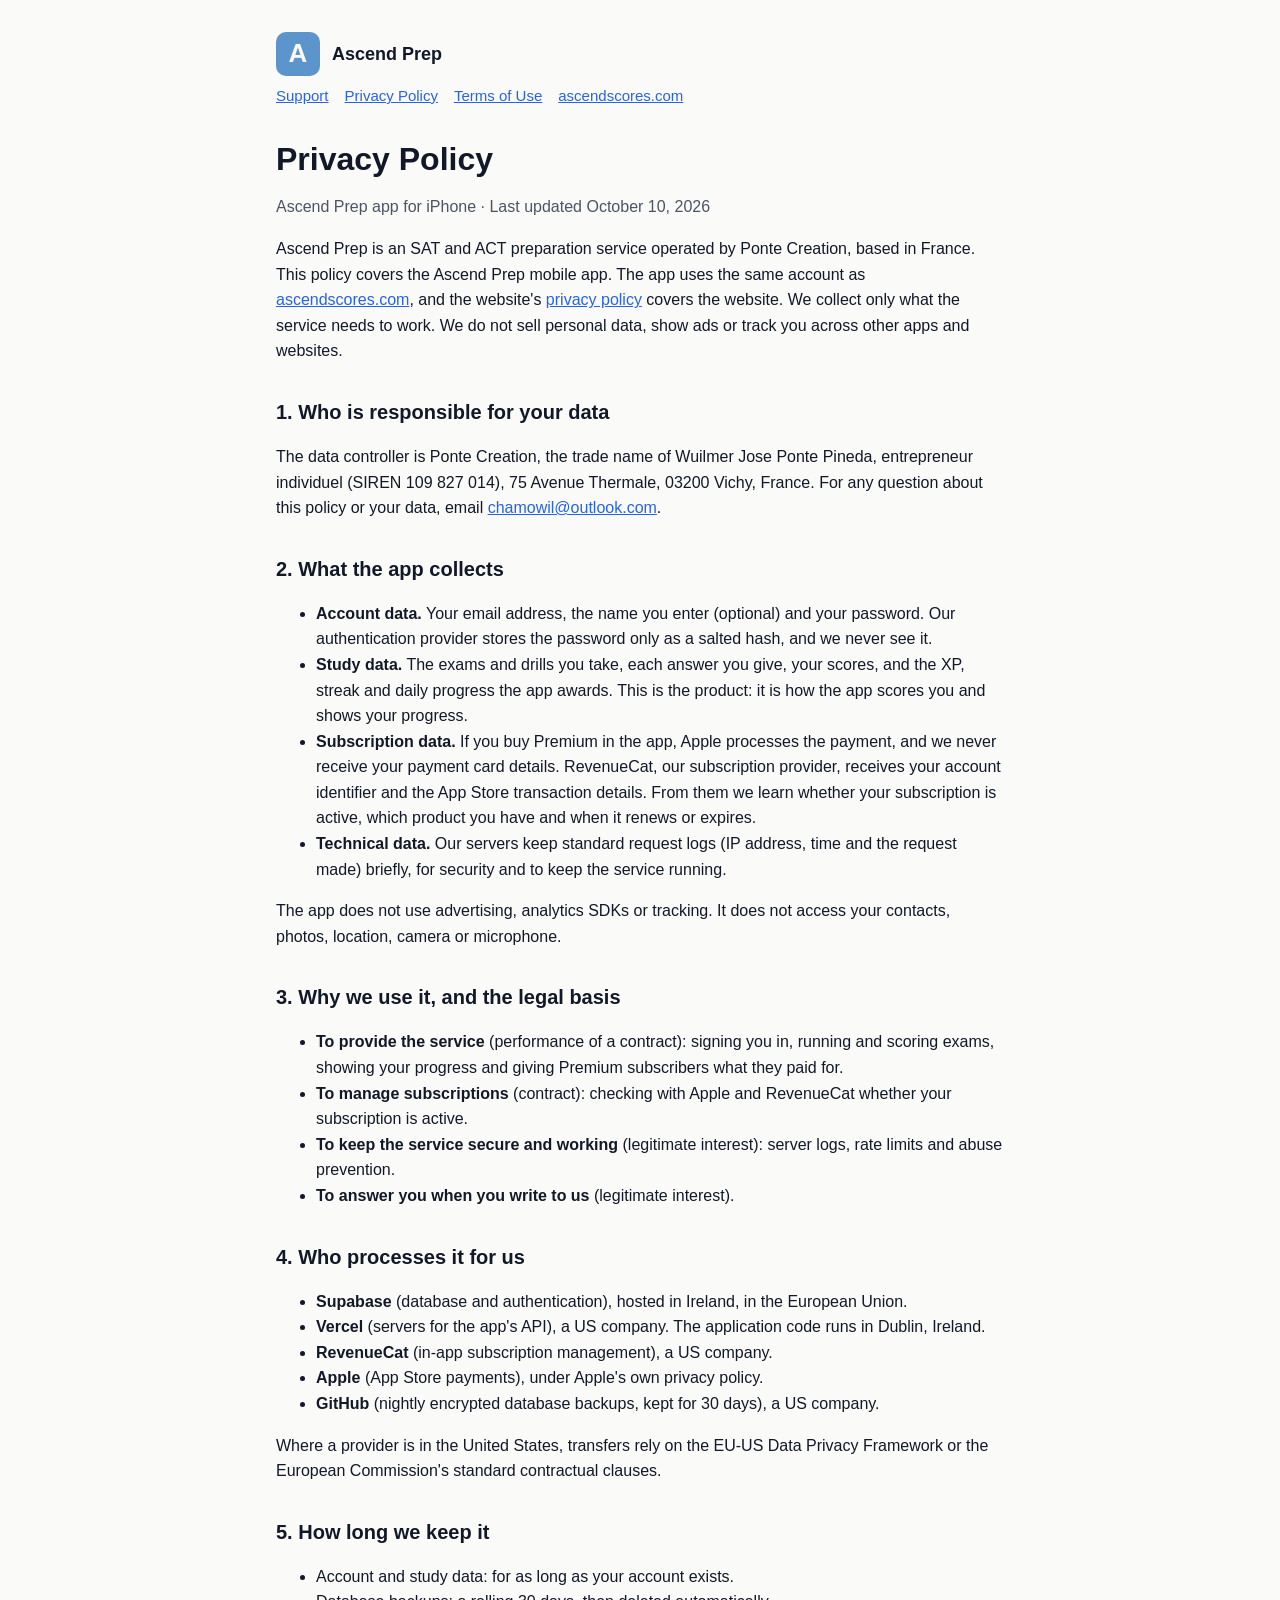
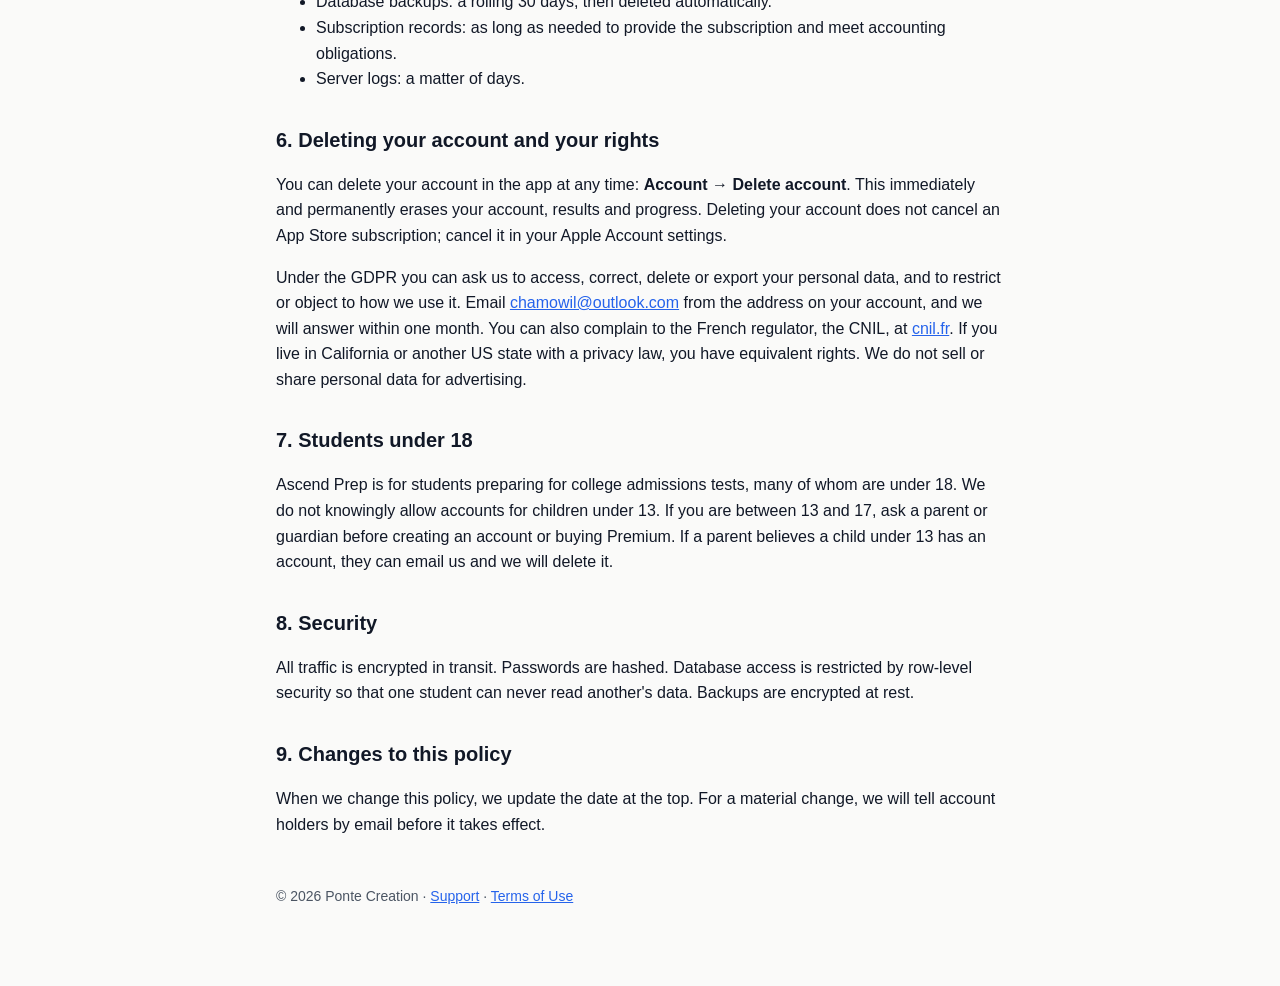
==== privacy.html @ 20db0d64 "Support, privacy policy and terms pages for the Ascend Prep app Co-Authored-By: Claude Opus 5.5 <nor" ====
<!doctype html>
<html lang="en">
<head>
<meta charset="utf-8">
<meta name="viewport" content="width=device-width, initial-scale=1">
<title>Ascend Prep Privacy Policy</title>
<meta name="description" content="How the Ascend Prep app collects, uses and protects your data.">
<link rel="stylesheet" href="style.css">
</head>
<body>
<div class="wrap">
  <header><div class="logo">A</div><a href="./">Ascend Prep</a></header>
  <nav><a href="./">Support</a><a href="privacy.html">Privacy Policy</a><a href="terms.html">Terms of Use</a><a href="https://ascendscores.com">ascendscores.com</a></nav>

  <h1>Privacy Policy</h1>
  <p class="muted">Ascend Prep app for iPhone · Last updated October 10, 2026</p>
  <p>Ascend Prep is an SAT and ACT preparation service operated by Ponte Creation, based in France. This policy covers the Ascend Prep mobile app. The app uses the same account as <a href="https://ascendscores.com">ascendscores.com</a>, and the website's <a href="https://ascendscores.com/legal/privacy">privacy policy</a> covers the website. We collect only what the service needs to work. We do not sell personal data, show ads or track you across other apps and websites.</p>

  <h2>1. Who is responsible for your data</h2>
  <p>The data controller is Ponte Creation, the trade name of Wuilmer Jose Ponte Pineda, entrepreneur individuel (SIREN 109 827 014), 75 Avenue Thermale, 03200 Vichy, France. For any question about this policy or your data, email <a href="mailto:chamowil@outlook.com">chamowil@outlook.com</a>.</p>

  <h2>2. What the app collects</h2>
  <ul>
    <li><strong>Account data.</strong> Your email address, the name you enter (optional) and your password. Our authentication provider stores the password only as a salted hash, and we never see it.</li>
    <li><strong>Study data.</strong> The exams and drills you take, each answer you give, your scores, and the XP, streak and daily progress the app awards. This is the product: it is how the app scores you and shows your progress.</li>
    <li><strong>Subscription data.</strong> If you buy Premium in the app, Apple processes the payment, and we never receive your payment card details. RevenueCat, our subscription provider, receives your account identifier and the App Store transaction details. From them we learn whether your subscription is active, which product you have and when it renews or expires.</li>
    <li><strong>Technical data.</strong> Our servers keep standard request logs (IP address, time and the request made) briefly, for security and to keep the service running.</li>
  </ul>
  <p>The app does not use advertising, analytics SDKs or tracking. It does not access your contacts, photos, location, camera or microphone.</p>

  <h2>3. Why we use it, and the legal basis</h2>
  <ul>
    <li><strong>To provide the service</strong> (performance of a contract): signing you in, running and scoring exams, showing your progress and giving Premium subscribers what they paid for.</li>
    <li><strong>To manage subscriptions</strong> (contract): checking with Apple and RevenueCat whether your subscription is active.</li>
    <li><strong>To keep the service secure and working</strong> (legitimate interest): server logs, rate limits and abuse prevention.</li>
    <li><strong>To answer you when you write to us</strong> (legitimate interest).</li>
  </ul>

  <h2>4. Who processes it for us</h2>
  <ul>
    <li><strong>Supabase</strong> (database and authentication), hosted in Ireland, in the European Union.</li>
    <li><strong>Vercel</strong> (servers for the app's API), a US company. The application code runs in Dublin, Ireland.</li>
    <li><strong>RevenueCat</strong> (in-app subscription management), a US company.</li>
    <li><strong>Apple</strong> (App Store payments), under Apple's own privacy policy.</li>
    <li><strong>GitHub</strong> (nightly encrypted database backups, kept for 30 days), a US company.</li>
  </ul>
  <p>Where a provider is in the United States, transfers rely on the EU-US Data Privacy Framework or the European Commission's standard contractual clauses.</p>

  <h2>5. How long we keep it</h2>
  <ul>
    <li>Account and study data: for as long as your account exists.</li>
    <li>Database backups: a rolling 30 days, then deleted automatically.</li>
    <li>Subscription records: as long as needed to provide the subscription and meet accounting obligations.</li>
    <li>Server logs: a matter of days.</li>
  </ul>

  <h2>6. Deleting your account and your rights</h2>
  <p>You can delete your account in the app at any time: <strong>Account → Delete account</strong>. This immediately and permanently erases your account, results and progress. Deleting your account does not cancel an App Store subscription; cancel it in your Apple Account settings.</p>
  <p>Under the GDPR you can ask us to access, correct, delete or export your personal data, and to restrict or object to how we use it. Email <a href="mailto:chamowil@outlook.com">chamowil@outlook.com</a> from the address on your account, and we will answer within one month. You can also complain to the French regulator, the CNIL, at <a href="https://www.cnil.fr">cnil.fr</a>. If you live in California or another US state with a privacy law, you have equivalent rights. We do not sell or share personal data for advertising.</p>

  <h2>7. Students under 18</h2>
  <p>Ascend Prep is for students preparing for college admissions tests, many of whom are under 18. We do not knowingly allow accounts for children under 13. If you are between 13 and 17, ask a parent or guardian before creating an account or buying Premium. If a parent believes a child under 13 has an account, they can email us and we will delete it.</p>

  <h2>8. Security</h2>
  <p>All traffic is encrypted in transit. Passwords are hashed. Database access is restricted by row-level security so that one student can never read another's data. Backups are encrypted at rest.</p>

  <h2>9. Changes to this policy</h2>
  <p>When we change this policy, we update the date at the top. For a material change, we will tell account holders by email before it takes effect.</p>

  <footer><p>© 2026 Ponte Creation · <a href="./">Support</a> · <a href="terms.html">Terms of Use</a></p></footer>
</div>
</body>
</html>
---- style.css ----
:root {
  --bg: #fafaf9; --surface: #ffffff; --text: #111827; --text2: #4b5563; --line: #e5e7eb;
  --brand: #2563eb; --mark: #5c94cc;
}
@media (prefers-color-scheme: dark) {
  :root { --bg: #0b0f17; --surface: #121826; --text: #f3f4f6; --text2: #9ca3af; --line: #1f2937; --brand: #60a5fa; }
}
* { box-sizing: border-box; }
body {
  margin: 0; background: var(--bg); color: var(--text);
  font: 16px/1.6 -apple-system, BlinkMacSystemFont, "Segoe UI", Roboto, Helvetica, Arial, sans-serif;
}
.wrap { max-width: 760px; margin: 0 auto; padding: 32px 16px 64px; }
header { display: flex; align-items: center; gap: 12px; margin-bottom: 8px; }
.logo {
  width: 44px; height: 44px; border-radius: 10px; background: var(--mark); color: #faf9f5;
  display: grid; place-items: center; font-weight: 700; font-size: 26px;
}
header a { color: var(--text); text-decoration: none; font-weight: 600; font-size: 18px; }
nav { display: flex; gap: 16px; flex-wrap: wrap; margin: 8px 0 32px; font-size: 15px; }
a { color: var(--brand); }
h1 { font-size: 32px; line-height: 1.2; margin: 0 0 8px; }
h2 { font-size: 20px; margin: 32px 0 8px; }
.muted { color: var(--text2); }
.card { background: var(--surface); border: 1px solid var(--line); border-radius: 14px; padding: 20px; margin: 16px 0; }
details { border-top: 1px solid var(--line); padding: 12px 0; }
details:first-of-type { border-top: 0; }
summary { cursor: pointer; font-weight: 600; }
footer { margin-top: 48px; font-size: 14px; color: var(--text2); }
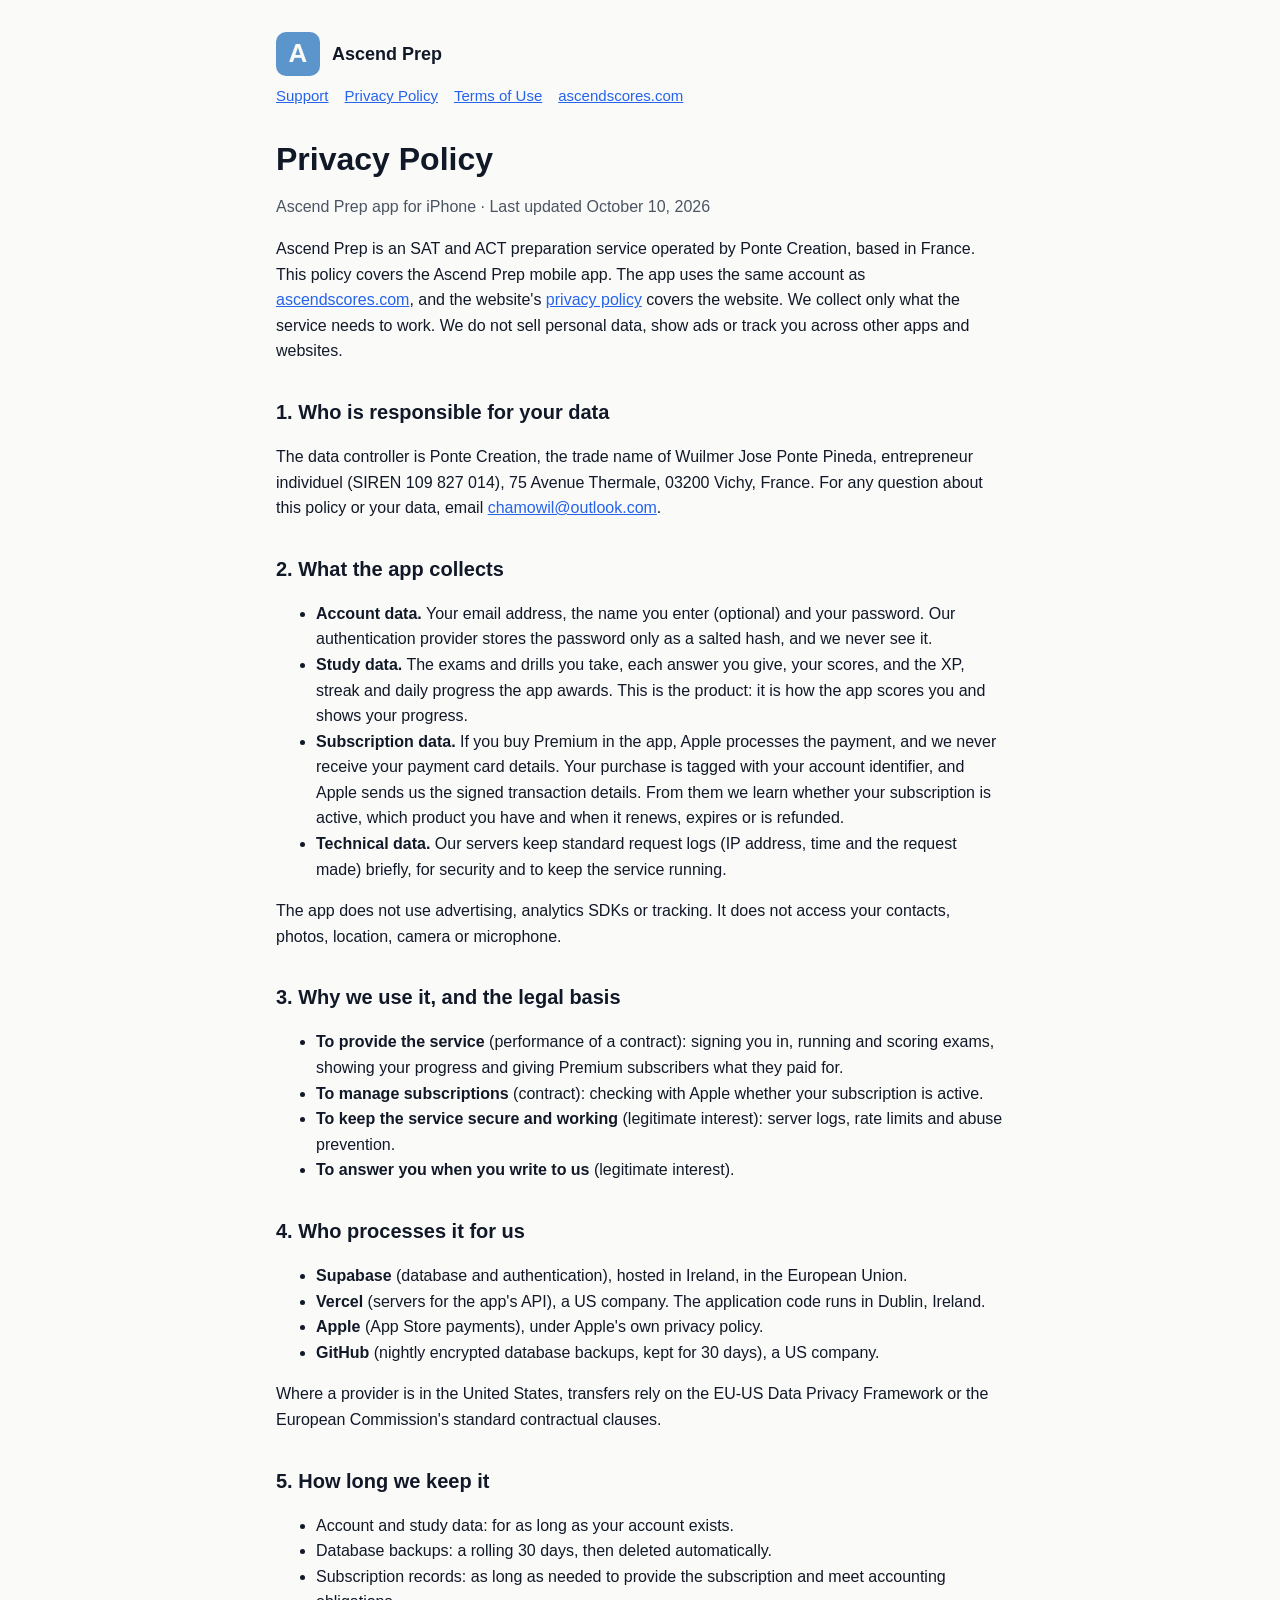
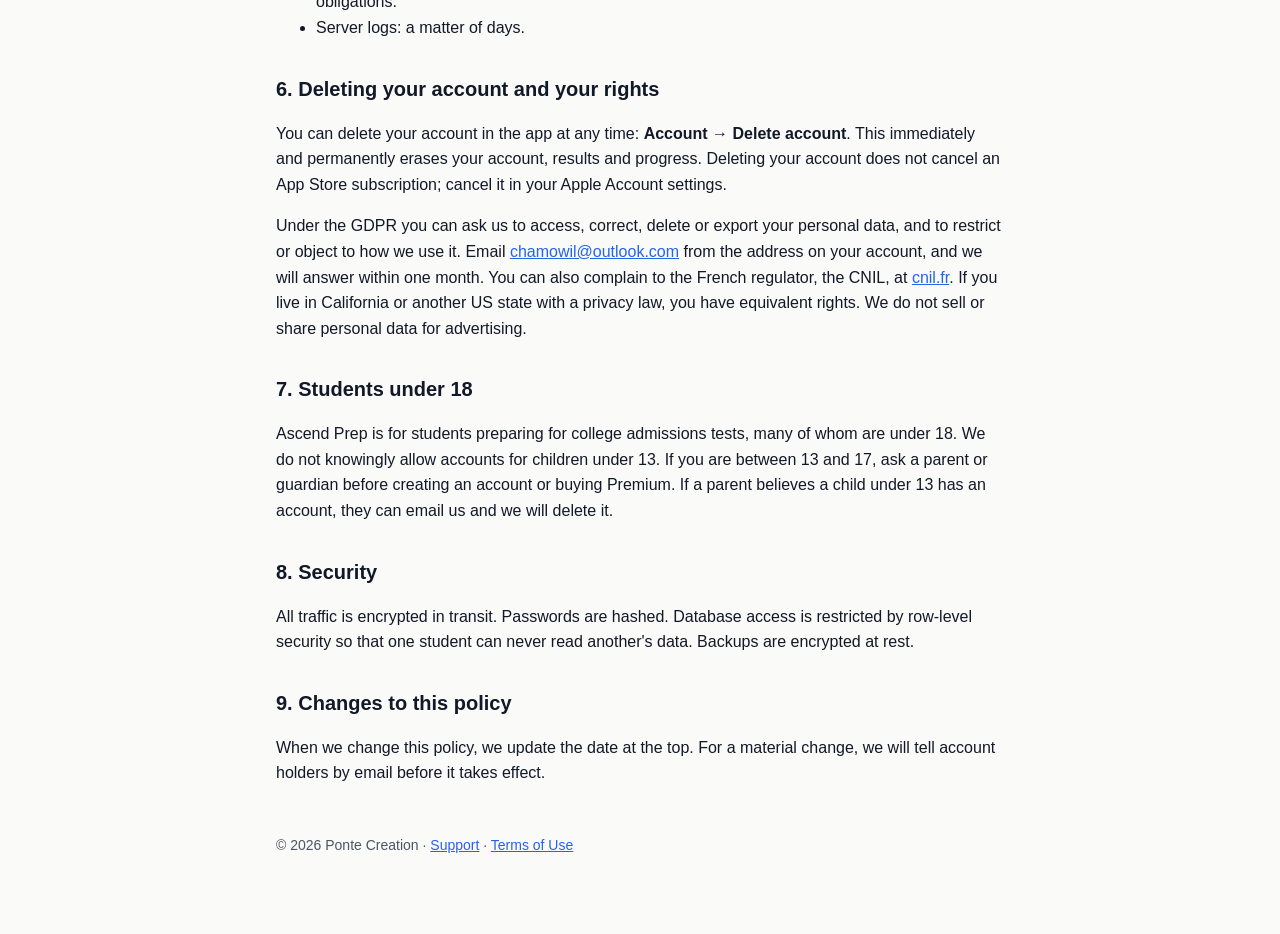
==== commit 47704476: "Privacy policy: App Store purchases are verified directly with Apple (no RevenueCat) Co-Authored-By:" ====
--- a/privacy.html
+++ b/privacy.html
@@ -23,7 +23,7 @@
   <ul>
     <li><strong>Account data.</strong> Your email address, the name you enter (optional) and your password. Our authentication provider stores the password only as a salted hash, and we never see it.</li>
     <li><strong>Study data.</strong> The exams and drills you take, each answer you give, your scores, and the XP, streak and daily progress the app awards. This is the product: it is how the app scores you and shows your progress.</li>
-    <li><strong>Subscription data.</strong> If you buy Premium in the app, Apple processes the payment, and we never receive your payment card details. RevenueCat, our subscription provider, receives your account identifier and the App Store transaction details. From them we learn whether your subscription is active, which product you have and when it renews or expires.</li>
+    <li><strong>Subscription data.</strong> If you buy Premium in the app, Apple processes the payment, and we never receive your payment card details. Your purchase is tagged with your account identifier, and Apple sends us the signed transaction details. From them we learn whether your subscription is active, which product you have and when it renews, expires or is refunded.</li>
     <li><strong>Technical data.</strong> Our servers keep standard request logs (IP address, time and the request made) briefly, for security and to keep the service running.</li>
   </ul>
   <p>The app does not use advertising, analytics SDKs or tracking. It does not access your contacts, photos, location, camera or microphone.</p>
@@ -31,7 +31,7 @@
   <h2>3. Why we use it, and the legal basis</h2>
   <ul>
     <li><strong>To provide the service</strong> (performance of a contract): signing you in, running and scoring exams, showing your progress and giving Premium subscribers what they paid for.</li>
-    <li><strong>To manage subscriptions</strong> (contract): checking with Apple and RevenueCat whether your subscription is active.</li>
+    <li><strong>To manage subscriptions</strong> (contract): checking with Apple whether your subscription is active.</li>
     <li><strong>To keep the service secure and working</strong> (legitimate interest): server logs, rate limits and abuse prevention.</li>
     <li><strong>To answer you when you write to us</strong> (legitimate interest).</li>
   </ul>
@@ -40,7 +40,6 @@
   <ul>
     <li><strong>Supabase</strong> (database and authentication), hosted in Ireland, in the European Union.</li>
     <li><strong>Vercel</strong> (servers for the app's API), a US company. The application code runs in Dublin, Ireland.</li>
-    <li><strong>RevenueCat</strong> (in-app subscription management), a US company.</li>
     <li><strong>Apple</strong> (App Store payments), under Apple's own privacy policy.</li>
     <li><strong>GitHub</strong> (nightly encrypted database backups, kept for 30 days), a US company.</li>
   </ul>
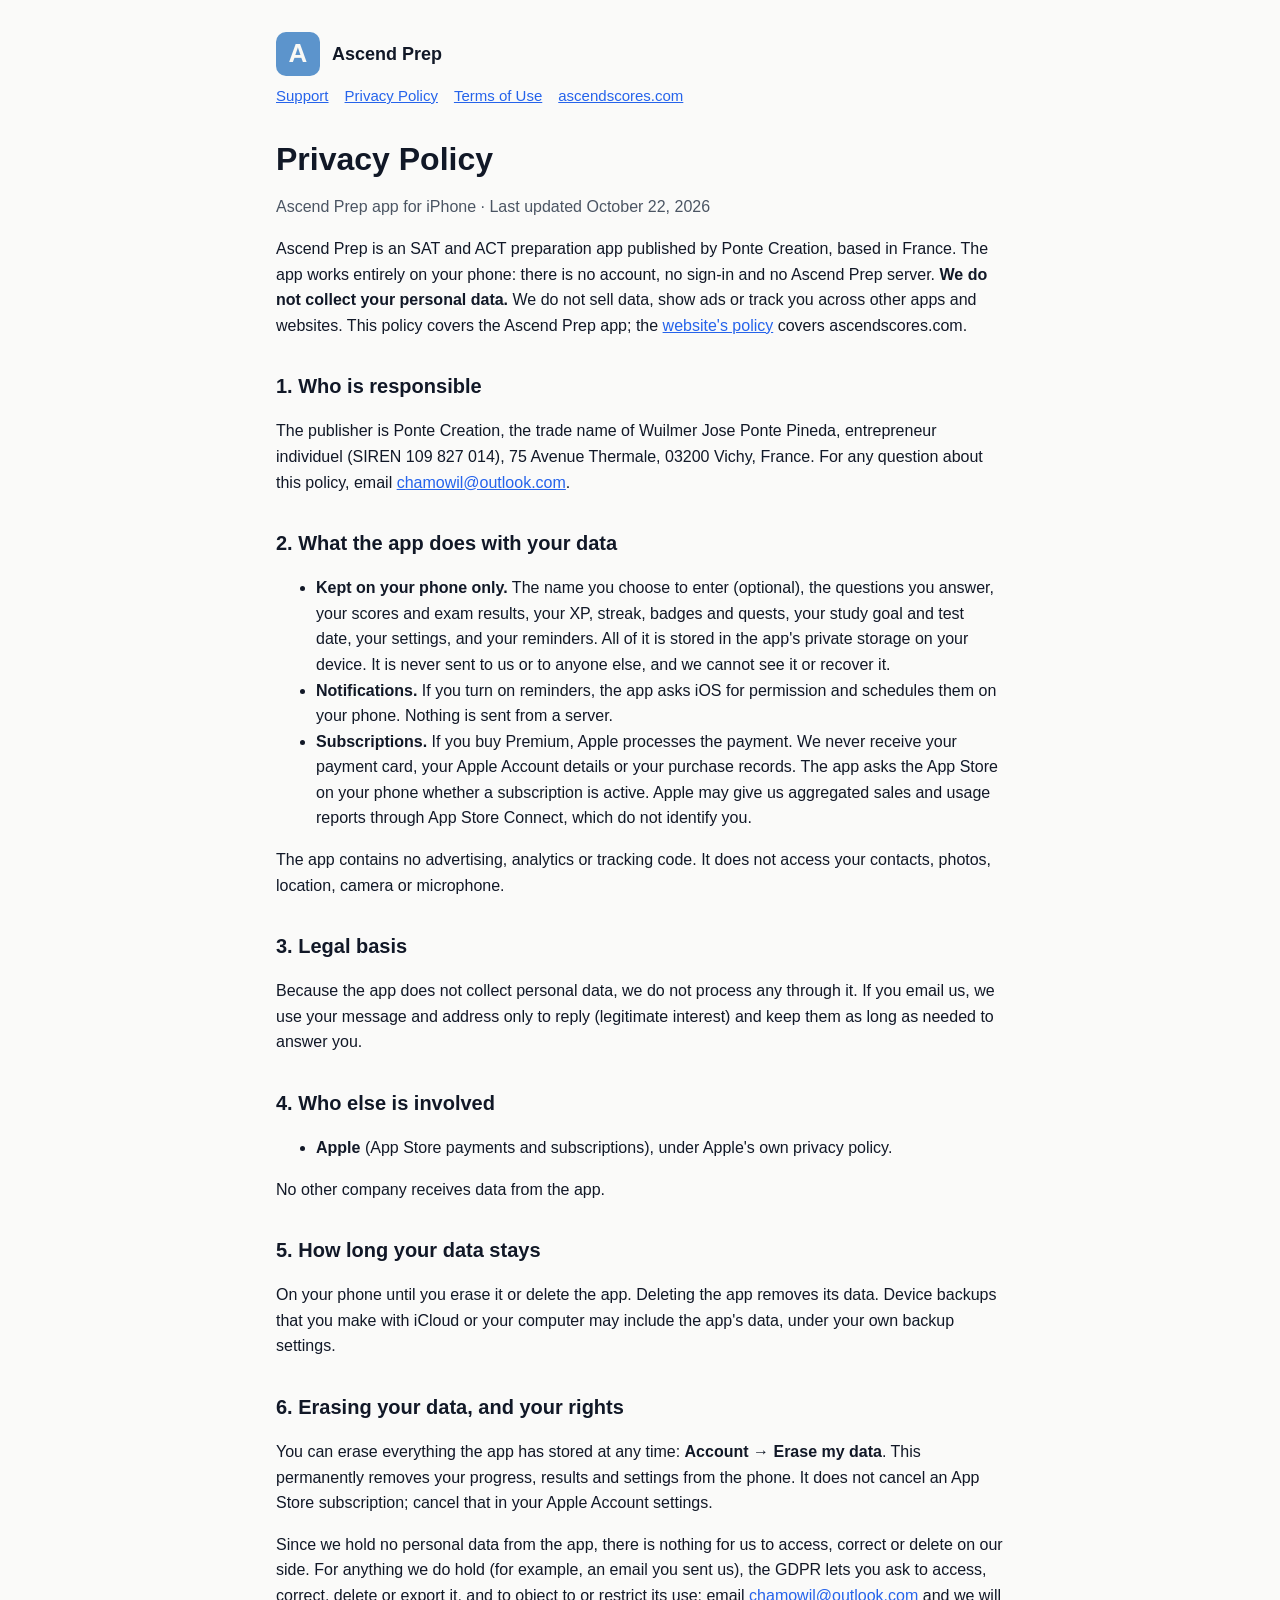
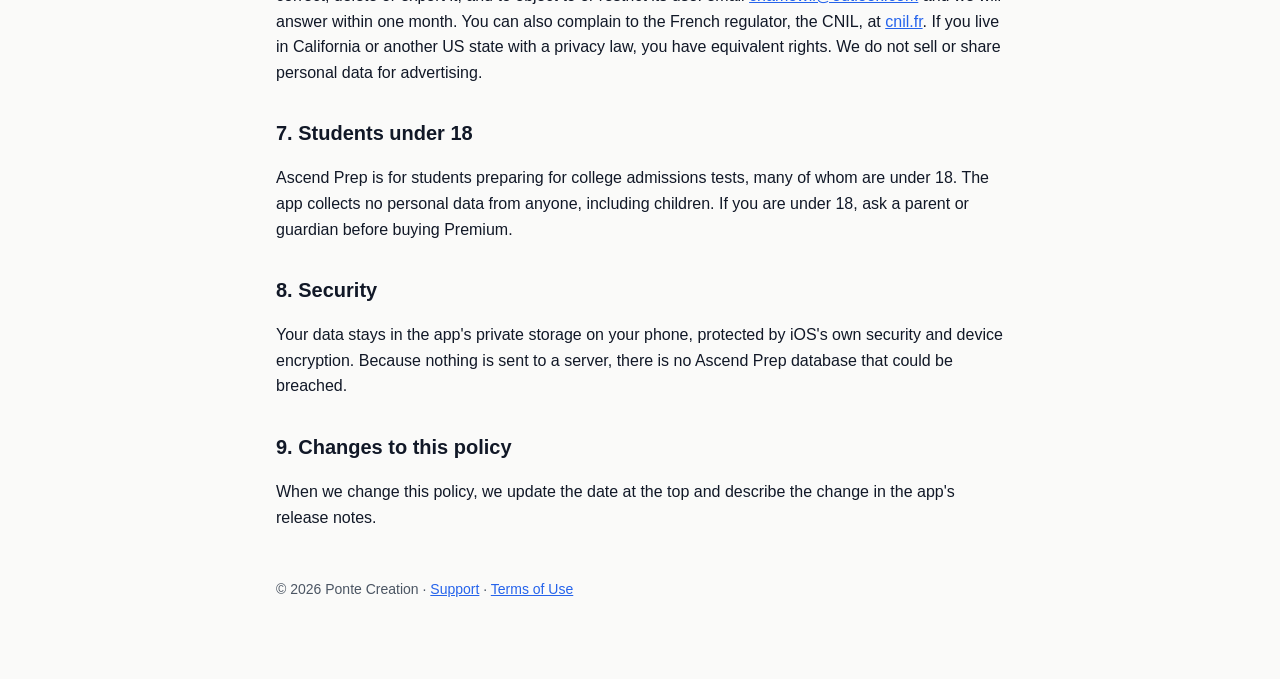
==== commit 8ef263a1: "Policy and support pages for the serverless app The app no longer has accounts or a server. Privacy " ====
--- a/privacy.html
+++ b/privacy.html
@@ -4,7 +4,7 @@
 <meta charset="utf-8">
 <meta name="viewport" content="width=device-width, initial-scale=1">
 <title>Ascend Prep Privacy Policy</title>
-<meta name="description" content="How the Ascend Prep app collects, uses and protects your data.">
+<meta name="description" content="How the Ascend Prep app handles your data: it stays on your phone.">
 <link rel="stylesheet" href="style.css">
 </head>
 <body>
@@ -13,58 +13,44 @@
   <nav><a href="./">Support</a><a href="privacy.html">Privacy Policy</a><a href="terms.html">Terms of Use</a><a href="https://ascendscores.com">ascendscores.com</a></nav>
 
   <h1>Privacy Policy</h1>
-  <p class="muted">Ascend Prep app for iPhone · Last updated October 10, 2026</p>
-  <p>Ascend Prep is an SAT and ACT preparation service operated by Ponte Creation, based in France. This policy covers the Ascend Prep mobile app. The app uses the same account as <a href="https://ascendscores.com">ascendscores.com</a>, and the website's <a href="https://ascendscores.com/legal/privacy">privacy policy</a> covers the website. We collect only what the service needs to work. We do not sell personal data, show ads or track you across other apps and websites.</p>
+  <p class="muted">Ascend Prep app for iPhone · Last updated October 22, 2026</p>
+  <p>Ascend Prep is an SAT and ACT preparation app published by Ponte Creation, based in France. The app works entirely on your phone: there is no account, no sign-in and no Ascend Prep server. <strong>We do not collect your personal data.</strong> We do not sell data, show ads or track you across other apps and websites. This policy covers the Ascend Prep app; the <a href="https://ascendscores.com/legal/privacy">website's policy</a> covers ascendscores.com.</p>
 
-  <h2>1. Who is responsible for your data</h2>
-  <p>The data controller is Ponte Creation, the trade name of Wuilmer Jose Ponte Pineda, entrepreneur individuel (SIREN 109 827 014), 75 Avenue Thermale, 03200 Vichy, France. For any question about this policy or your data, email <a href="mailto:chamowil@outlook.com">chamowil@outlook.com</a>.</p>
+  <h2>1. Who is responsible</h2>
+  <p>The publisher is Ponte Creation, the trade name of Wuilmer Jose Ponte Pineda, entrepreneur individuel (SIREN 109 827 014), 75 Avenue Thermale, 03200 Vichy, France. For any question about this policy, email <a href="mailto:chamowil@outlook.com">chamowil@outlook.com</a>.</p>
 
-  <h2>2. What the app collects</h2>
+  <h2>2. What the app does with your data</h2>
   <ul>
-    <li><strong>Account data.</strong> Your email address, the name you enter (optional) and your password. Our authentication provider stores the password only as a salted hash, and we never see it.</li>
-    <li><strong>Study data.</strong> The exams and drills you take, each answer you give, your scores, and the XP, streak and daily progress the app awards. This is the product: it is how the app scores you and shows your progress.</li>
-    <li><strong>Subscription data.</strong> If you buy Premium in the app, Apple processes the payment, and we never receive your payment card details. Your purchase is tagged with your account identifier, and Apple sends us the signed transaction details. From them we learn whether your subscription is active, which product you have and when it renews, expires or is refunded.</li>
-    <li><strong>Technical data.</strong> Our servers keep standard request logs (IP address, time and the request made) briefly, for security and to keep the service running.</li>
+    <li><strong>Kept on your phone only.</strong> The name you choose to enter (optional), the questions you answer, your scores and exam results, your XP, streak, badges and quests, your study goal and test date, your settings, and your reminders. All of it is stored in the app's private storage on your device. It is never sent to us or to anyone else, and we cannot see it or recover it.</li>
+    <li><strong>Notifications.</strong> If you turn on reminders, the app asks iOS for permission and schedules them on your phone. Nothing is sent from a server.</li>
+    <li><strong>Subscriptions.</strong> If you buy Premium, Apple processes the payment. We never receive your payment card, your Apple Account details or your purchase records. The app asks the App Store on your phone whether a subscription is active. Apple may give us aggregated sales and usage reports through App Store Connect, which do not identify you.</li>
   </ul>
-  <p>The app does not use advertising, analytics SDKs or tracking. It does not access your contacts, photos, location, camera or microphone.</p>
+  <p>The app contains no advertising, analytics or tracking code. It does not access your contacts, photos, location, camera or microphone.</p>
 
-  <h2>3. Why we use it, and the legal basis</h2>
+  <h2>3. Legal basis</h2>
+  <p>Because the app does not collect personal data, we do not process any through it. If you email us, we use your message and address only to reply (legitimate interest) and keep them as long as needed to answer you.</p>
+
+  <h2>4. Who else is involved</h2>
   <ul>
-    <li><strong>To provide the service</strong> (performance of a contract): signing you in, running and scoring exams, showing your progress and giving Premium subscribers what they paid for.</li>
-    <li><strong>To manage subscriptions</strong> (contract): checking with Apple whether your subscription is active.</li>
-    <li><strong>To keep the service secure and working</strong> (legitimate interest): server logs, rate limits and abuse prevention.</li>
-    <li><strong>To answer you when you write to us</strong> (legitimate interest).</li>
+    <li><strong>Apple</strong> (App Store payments and subscriptions), under Apple's own privacy policy.</li>
   </ul>
+  <p>No other company receives data from the app.</p>
 
-  <h2>4. Who processes it for us</h2>
-  <ul>
-    <li><strong>Supabase</strong> (database and authentication), hosted in Ireland, in the European Union.</li>
-    <li><strong>Vercel</strong> (servers for the app's API), a US company. The application code runs in Dublin, Ireland.</li>
-    <li><strong>Apple</strong> (App Store payments), under Apple's own privacy policy.</li>
-    <li><strong>GitHub</strong> (nightly encrypted database backups, kept for 30 days), a US company.</li>
-  </ul>
-  <p>Where a provider is in the United States, transfers rely on the EU-US Data Privacy Framework or the European Commission's standard contractual clauses.</p>
+  <h2>5. How long your data stays</h2>
+  <p>On your phone until you erase it or delete the app. Deleting the app removes its data. Device backups that you make with iCloud or your computer may include the app's data, under your own backup settings.</p>
 
-  <h2>5. How long we keep it</h2>
-  <ul>
-    <li>Account and study data: for as long as your account exists.</li>
-    <li>Database backups: a rolling 30 days, then deleted automatically.</li>
-    <li>Subscription records: as long as needed to provide the subscription and meet accounting obligations.</li>
-    <li>Server logs: a matter of days.</li>
-  </ul>
-
-  <h2>6. Deleting your account and your rights</h2>
-  <p>You can delete your account in the app at any time: <strong>Account → Delete account</strong>. This immediately and permanently erases your account, results and progress. Deleting your account does not cancel an App Store subscription; cancel it in your Apple Account settings.</p>
-  <p>Under the GDPR you can ask us to access, correct, delete or export your personal data, and to restrict or object to how we use it. Email <a href="mailto:chamowil@outlook.com">chamowil@outlook.com</a> from the address on your account, and we will answer within one month. You can also complain to the French regulator, the CNIL, at <a href="https://www.cnil.fr">cnil.fr</a>. If you live in California or another US state with a privacy law, you have equivalent rights. We do not sell or share personal data for advertising.</p>
+  <h2>6. Erasing your data, and your rights</h2>
+  <p>You can erase everything the app has stored at any time: <strong>Account → Erase my data</strong>. This permanently removes your progress, results and settings from the phone. It does not cancel an App Store subscription; cancel that in your Apple Account settings.</p>
+  <p>Since we hold no personal data from the app, there is nothing for us to access, correct or delete on our side. For anything we do hold (for example, an email you sent us), the GDPR lets you ask to access, correct, delete or export it, and to object to or restrict its use: email <a href="mailto:chamowil@outlook.com">chamowil@outlook.com</a> and we will answer within one month. You can also complain to the French regulator, the CNIL, at <a href="https://www.cnil.fr">cnil.fr</a>. If you live in California or another US state with a privacy law, you have equivalent rights. We do not sell or share personal data for advertising.</p>
 
   <h2>7. Students under 18</h2>
-  <p>Ascend Prep is for students preparing for college admissions tests, many of whom are under 18. We do not knowingly allow accounts for children under 13. If you are between 13 and 17, ask a parent or guardian before creating an account or buying Premium. If a parent believes a child under 13 has an account, they can email us and we will delete it.</p>
+  <p>Ascend Prep is for students preparing for college admissions tests, many of whom are under 18. The app collects no personal data from anyone, including children. If you are under 18, ask a parent or guardian before buying Premium.</p>
 
   <h2>8. Security</h2>
-  <p>All traffic is encrypted in transit. Passwords are hashed. Database access is restricted by row-level security so that one student can never read another's data. Backups are encrypted at rest.</p>
+  <p>Your data stays in the app's private storage on your phone, protected by iOS's own security and device encryption. Because nothing is sent to a server, there is no Ascend Prep database that could be breached.</p>
 
   <h2>9. Changes to this policy</h2>
-  <p>When we change this policy, we update the date at the top. For a material change, we will tell account holders by email before it takes effect.</p>
+  <p>When we change this policy, we update the date at the top and describe the change in the app's release notes.</p>
 
   <footer><p>© 2026 Ponte Creation · <a href="./">Support</a> · <a href="terms.html">Terms of Use</a></p></footer>
 </div>
